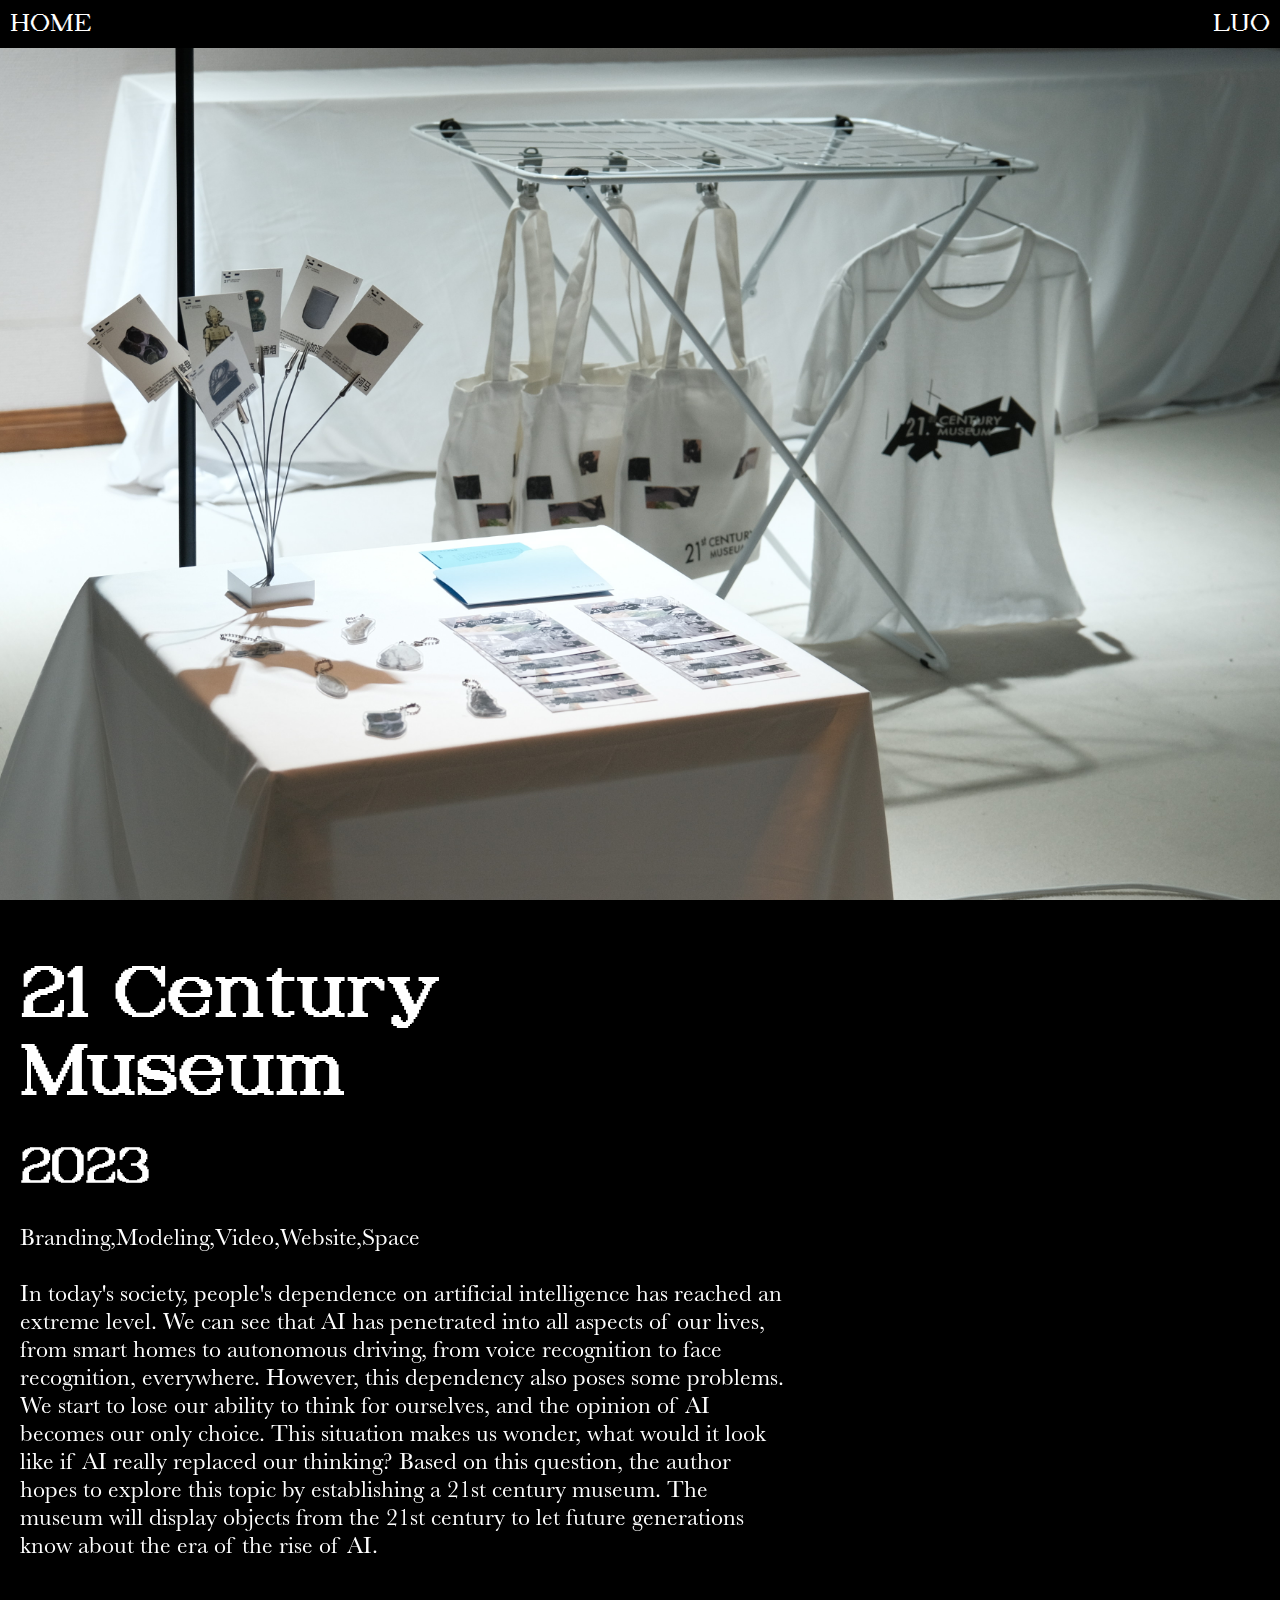
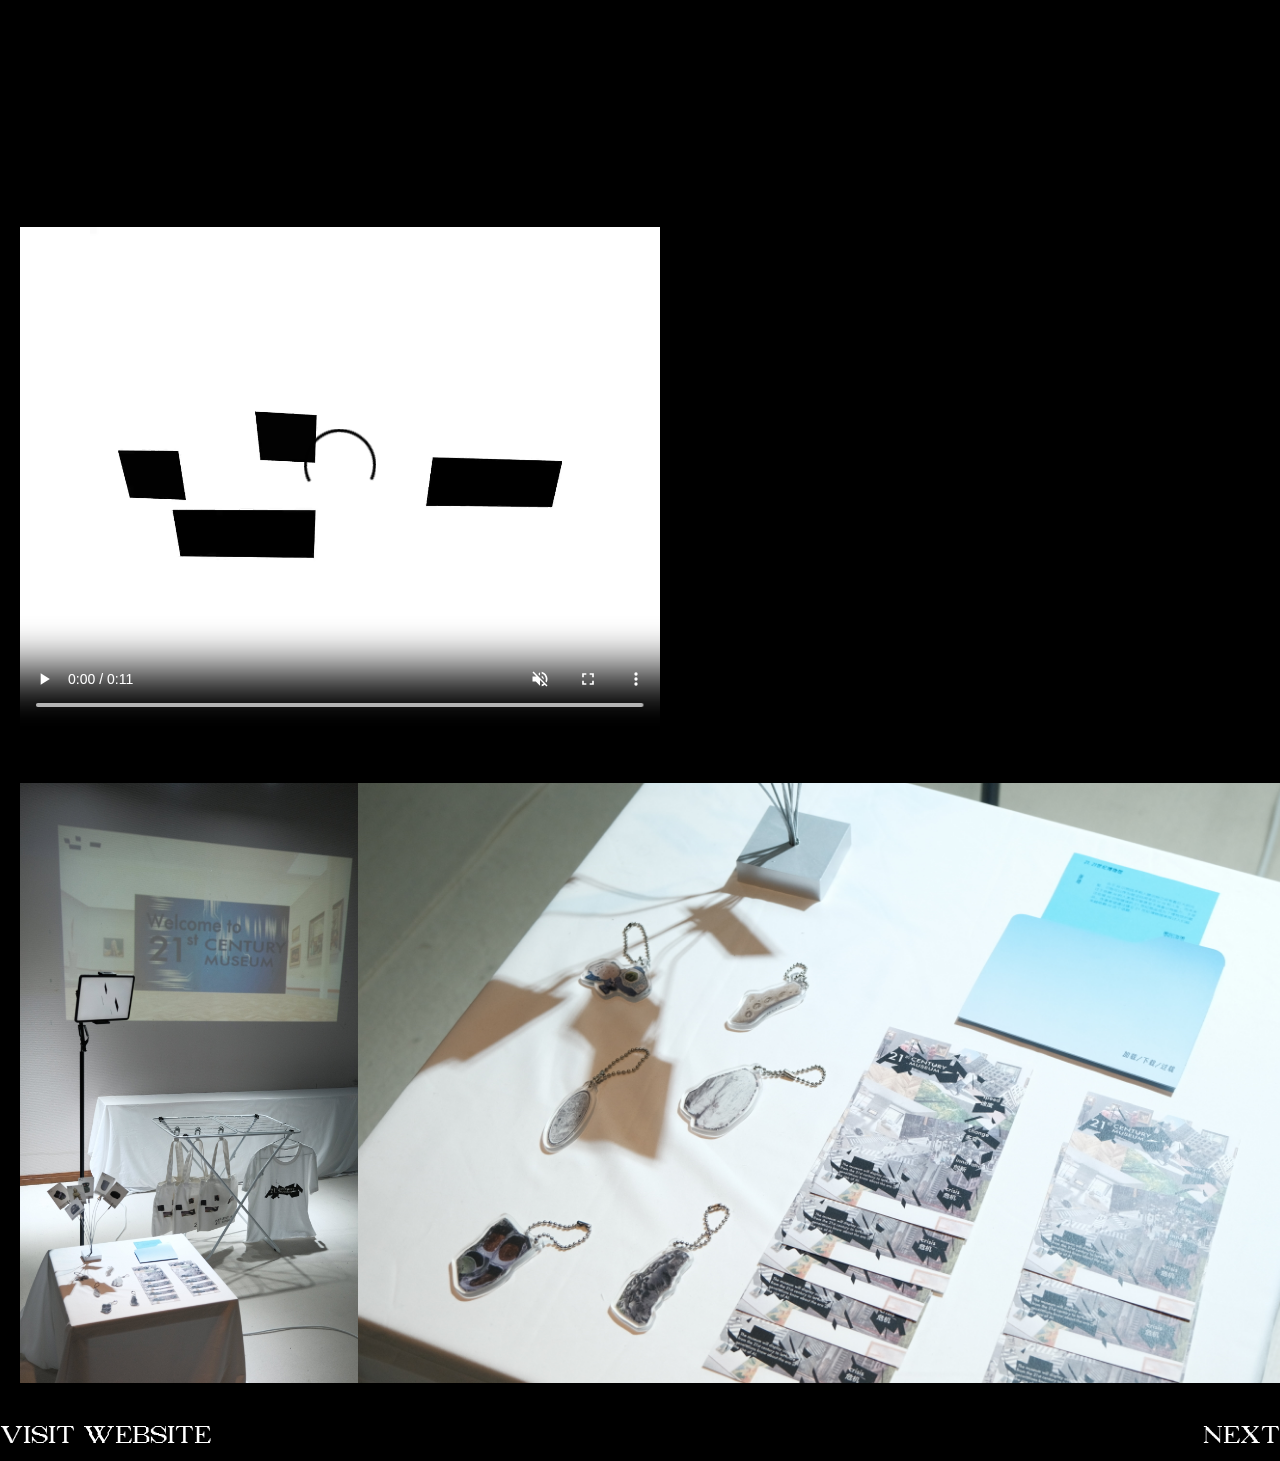
==== 21centruymuseum/index.html @ fc064715 "biojlk" ====
<!DOCTYPE html>
<html>
    <head>
        <meta charset="UTF-8" />
      <title>21 Century Museum</title>
      <style>
        *{
            margin: 0;
            padding: 0;
        }
        html{
        font-size: 12pt;
        width: 100%;
        height: 100%;
    }
    a{
        color: #fff;
        text-decoration: none;
        font-family: "My Custom Font";
    }
    body {
        background-color: rgb(0, 0, 0);
        width:100%;
        height: 100%;
        font-size: 18pt ;
        font-family: Verdana, Geneva, Tahoma, sans-serif;
    }
    article{font-size: 18pt}
    h3 {
        font-size: 70px;
        color: rgb(255, 255, 255);
        font-family: "My Custom Font";
        width: 55%;
    }
    h4 {
        font-size: 48px;
        color: rgb(255, 255, 255);
        font-family: "My Custom Font";
        width: 10%;
    }
    @font-face {
        font-family: 'My Custom Font';
        src: url('../Digitany.ttf') format('truetype');
        font-weight: normal;
        font-style: normal;}
    p {  
        color: rgb(255, 255, 255);
        font-size: 24px;
        width: 60%;
        font-family: "My Custom Font 2";
      }
      @font-face {
        font-family: 'My Custom Font 2';
        src: url('../Baskerville.ttf') format('truetype');
        font-weight: normal;
        font-style: normal;
    }
    
        .fixed-content {
        width: 100%;
          position: fixed;
          background-color: #000;
          padding: 10px;
          z-index: 99999; 
          display: flex;
          align-items: center;
          justify-content: space-between;
        }
        h3:hover{
            background-color: rgb(255, 255, 255);
        color: #000;}h4:hover{
            background-color: rgb(255, 255, 255);
        color: #000;}p:hover{
            background-color: rgb(255, 255, 255);
        color: #000;}
        .fixed-image {
          position: fixed;
          left: 50%;
   	 top: 50%;
   	 transform: translate(-50%, -50%);
          z-index: -1;
        }
        video{
            max-width: 100%;
        }
        .oneline_video{
            display: flex;
            flex-direction: row;
            justify-content: space-between;
        }
        .oneline_img{
            display: flex;
            flex-direction: row;
            justify-content: space-between;
        }
        .oneline_img2{
            display: flex;
            flex-direction: row;
            justify-content: space-between;
        }
        .bottom_menu{
            display: flex;
            height: 50px;
            align-items: center;
            justify-content: space-between;
        }
        .bac_IMG{
            /* width: 100%; */
            height: 100%;
            background-color: #fff;
        }
        .show_hide{
            display: none;
        }
      </style>
      </head>
    <body>
        <div class="fixed-content">
            <a href="../index.html" id="back">HOME</a>
            <a style="margin-right: 20px;" href="../index.html" id="back">LUO </a>
 </div>
        <br>
       <div style="width: 100%;height: 100%;"></div>

        <img id="bacImgshow" class="bac_IMG fixed-image" src="DSCF5649.JPG">
        <br>
            <h3 id="title_text" style="margin-left: 20px;">21 Century Museum </h3><br>
            <h4 style="margin-left: 20px;">2023</h4><br>
            <p style="margin-left: 20px;">
                Branding,Modeling,Video,Website,Space<br><br>
                In today's society, people's dependence on artificial intelligence has reached an extreme level. We can see that AI has penetrated into all aspects of our lives, from smart homes to autonomous driving, from voice recognition to face recognition, everywhere.
                However, this dependency also poses some problems. We start to lose our ability to think for ourselves, and the opinion of AI becomes our only choice. This situation makes us wonder, what would it look like if AI really replaced our thinking?
                Based on this question, the author hopes to explore this topic by establishing a 21st century museum. The museum will display objects from the 21st century to let future generations know about the era of the rise of AI.
             </p>
            <br>
            <br> <br>
            <iframe src="//player.bilibili.com/player.html?aid=657105375&bvid=BV1Eh4y1R7Sn&cid=1156843784&page=1" scrolling="no" border="0" frameborder="no" framespacing="0" allowfullscreen="true"> </iframe> <br> <br>
            <div class="oneline_video">
                <video src="5月1日.mp4" style="height: 500px;background-color: #fff;width: 50%;margin-left: 20px;"controls="controls" alt="walk"loop muted autoplay playsinline></video>
                <!-- <img style="height: 500px;background-color: #fff;margin-right: 20px;" src="海报_画板 1 副本 2_副本.jpg"/> -->
                 </div>
            <br> <br>
            <div class="oneline_img">
          <img  style="height: 600px;background-color: #fff;margin-left: 20px;" src="DSCF5644.JPG"/>
          <img  style="height: 600px;background-color: #fff;margin-right: 20px;" src="DSCF5637.JPG">
        </div>
    
        <br>
        <div class="bottom_menu">
             <a href="https://readymag.com/u1455324096/4220601/">VISIT WEBSITE</a>
            <a href="../chengjiao/index.html" id="back">NEXT</a>
        </div>
  
  </body>
  <script>
    (function(){
        let bacimg = document.getElementById('bacImgshow')
        let title_text = document.getElementById('title_text')
        console.log(title_text.style);
        // document.addEventListener("scroll",(e)=>{
        //    let _ = document.documentElement.scrollTop
        //    console.log(_);
        //    if(_>40){
        //     bacimg.classList.remove('show_hide')
        //    }
        //    if(_<40){
        //     bacimg.classList.add('show_hide')
        //    }
        // })
    })()
  </script>
 
</html>
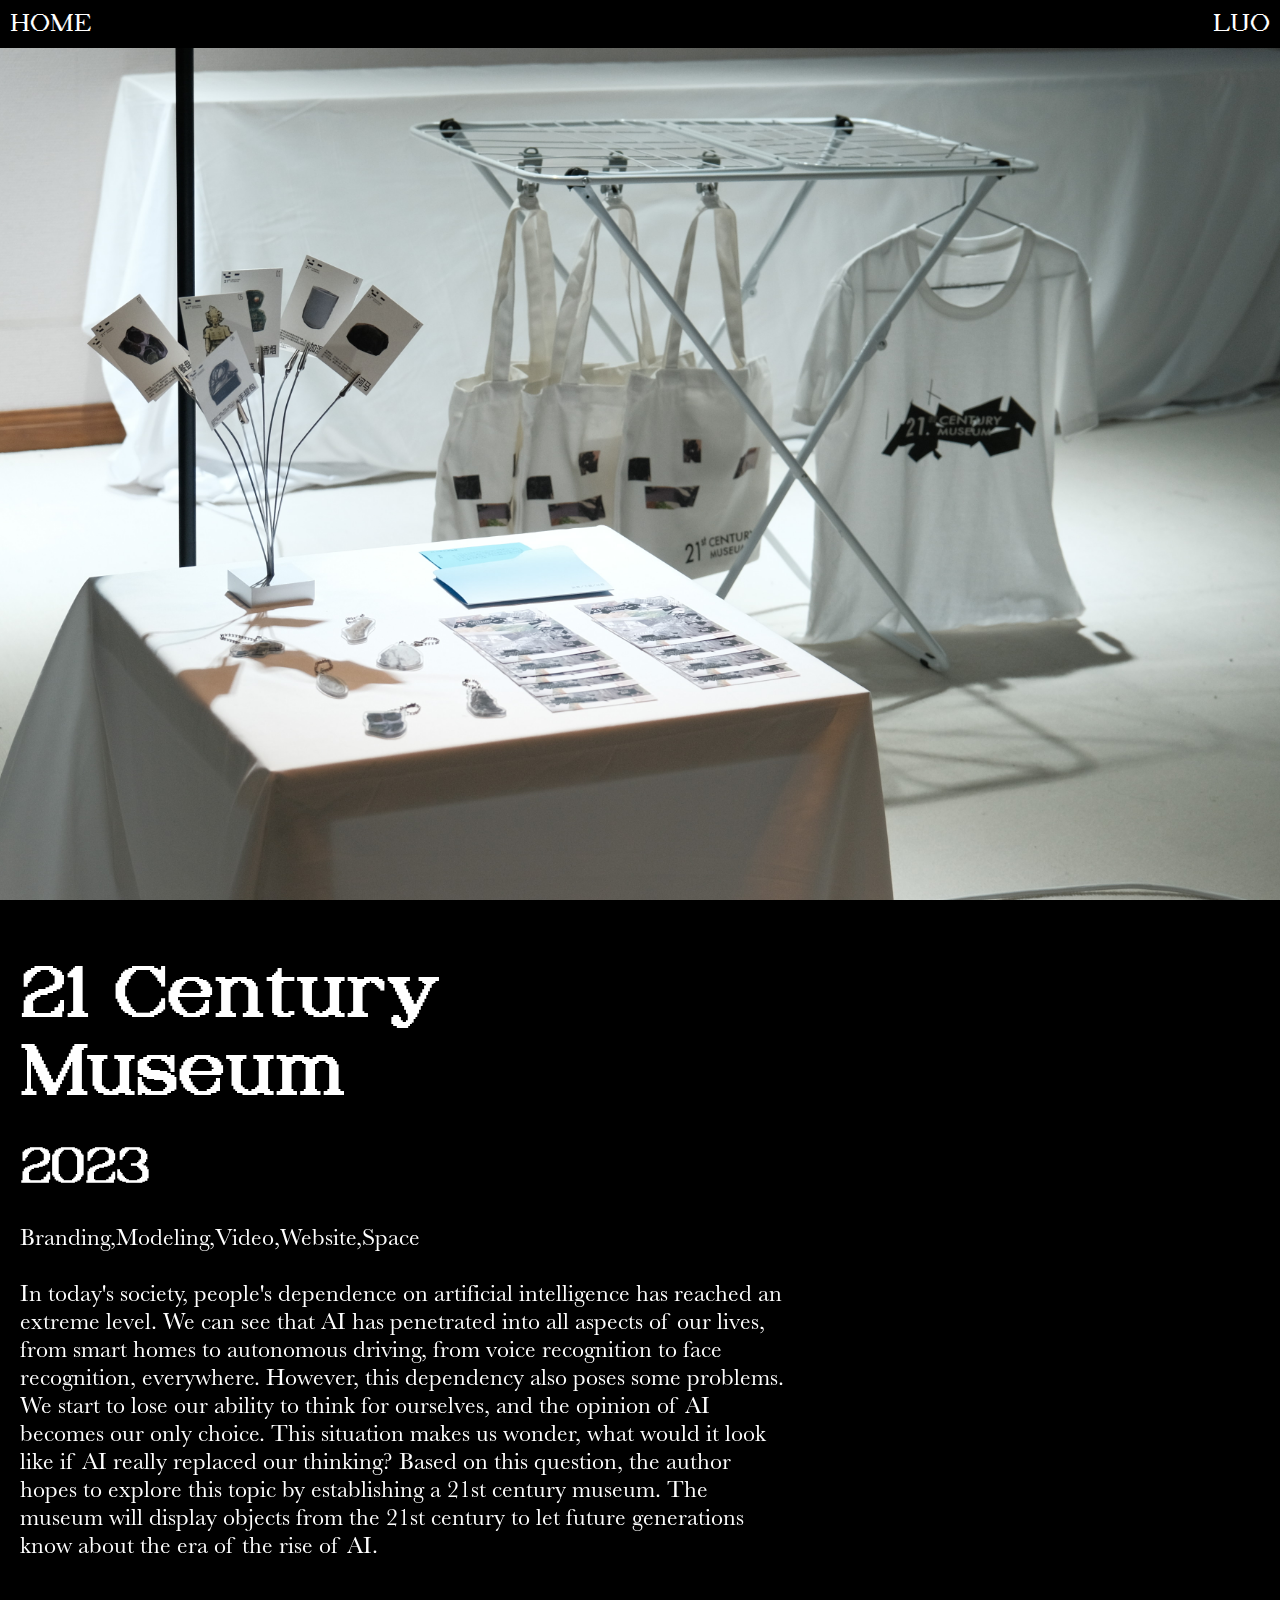
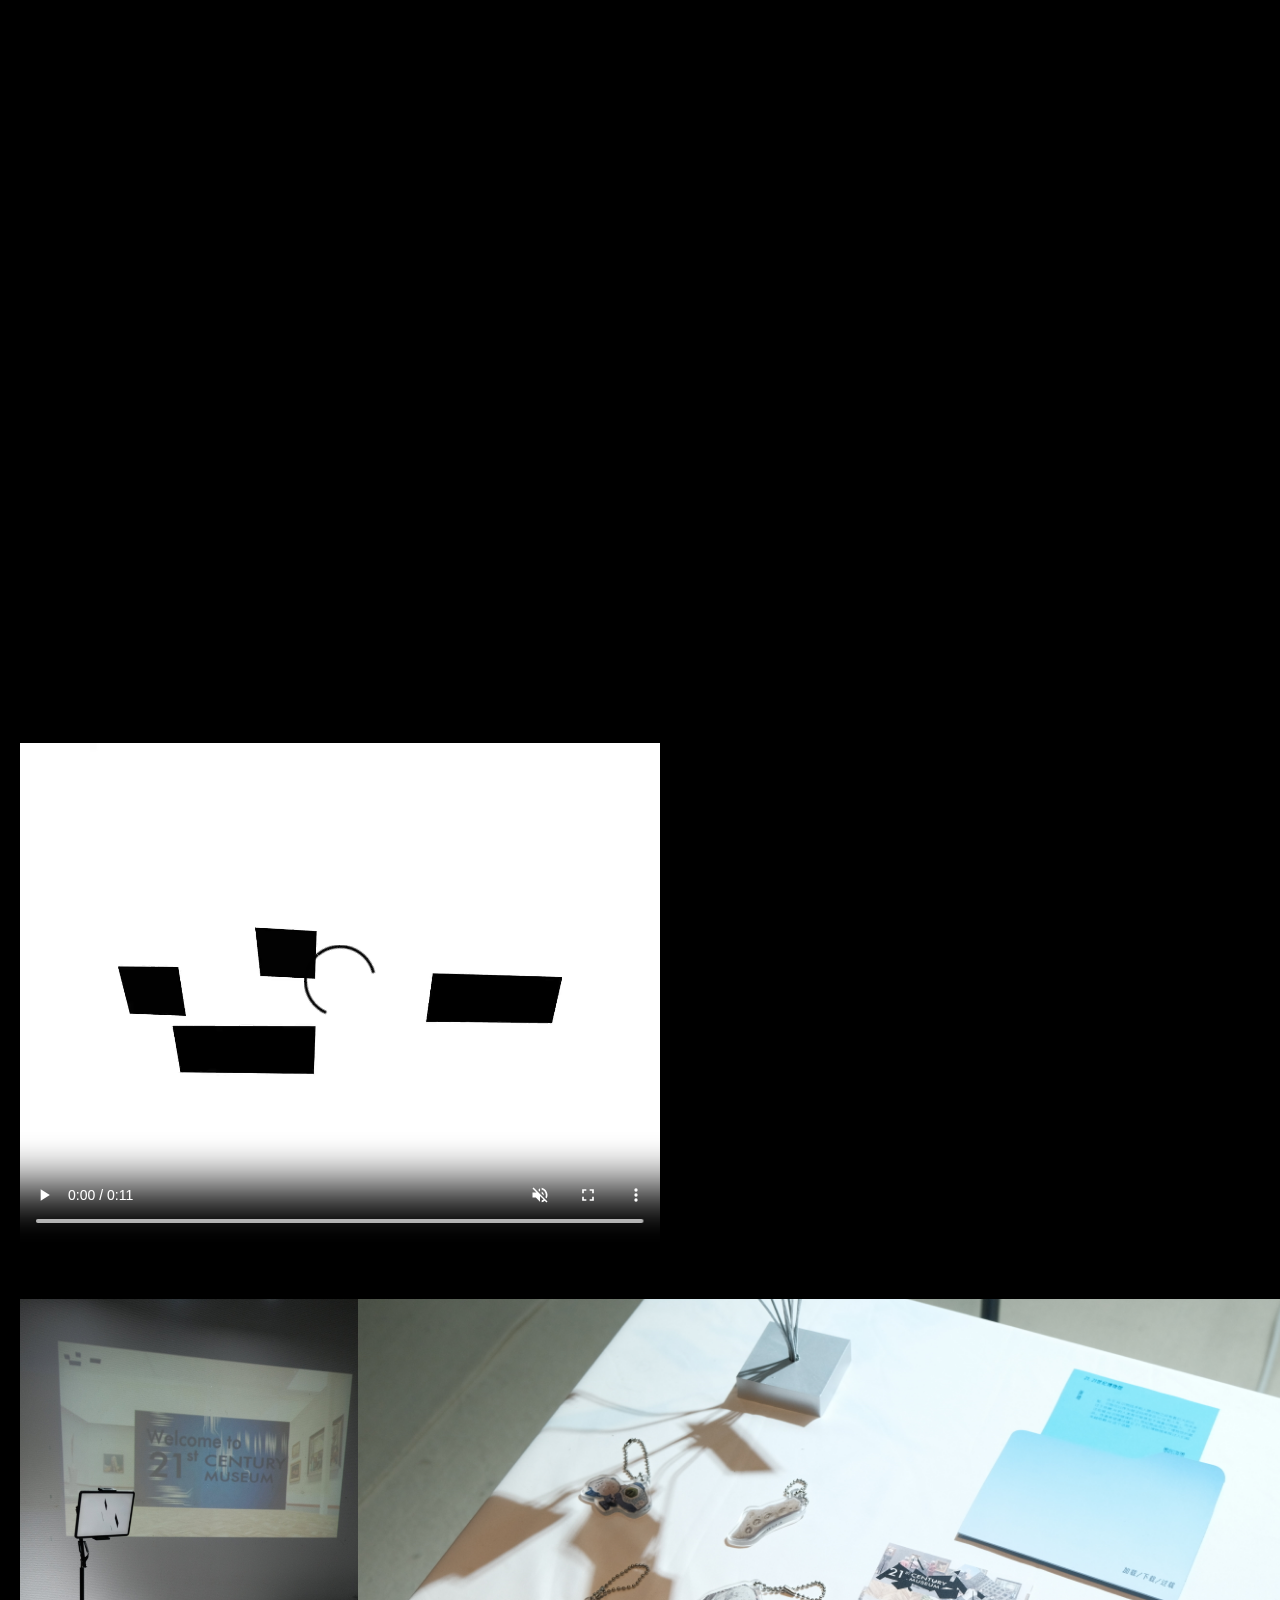
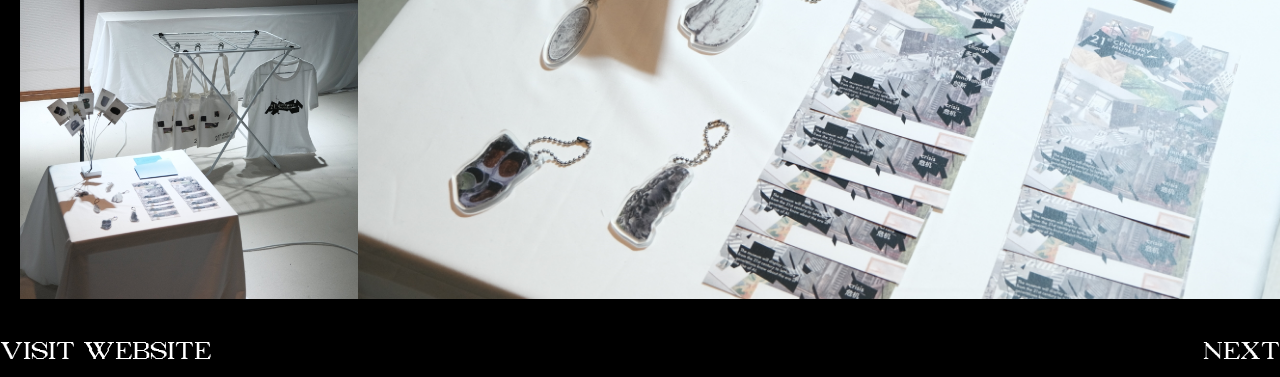
==== commit f2004eac: "deq" ====
--- a/21centruymuseum/index.html
+++ b/21centruymuseum/index.html
@@ -80,8 +80,10 @@
    	 transform: translate(-50%, -50%);
           z-index: -1;
         }
-        video{
-            max-width: 100%;
+        iframe{
+            height: 52vw;
+width: 95vw;
+margin-left: 20px
         }
         .oneline_video{
             display: flex;
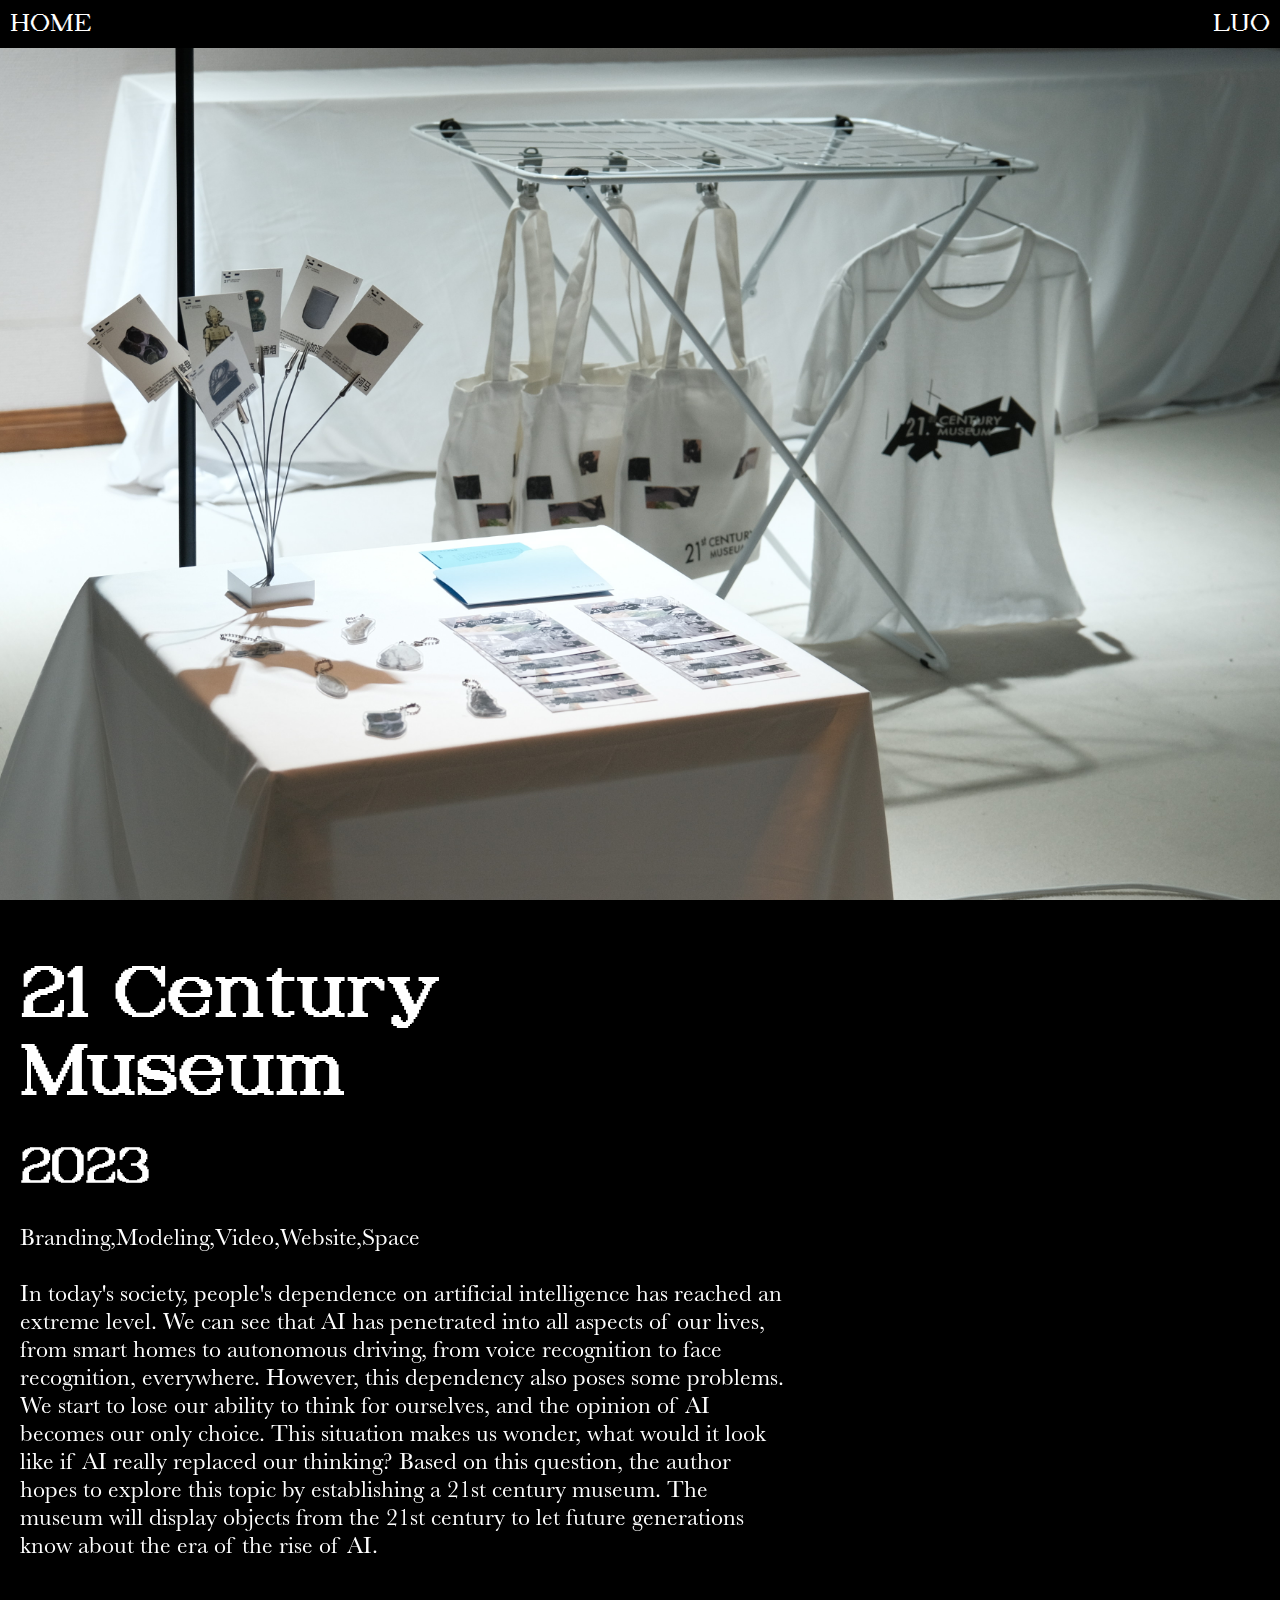
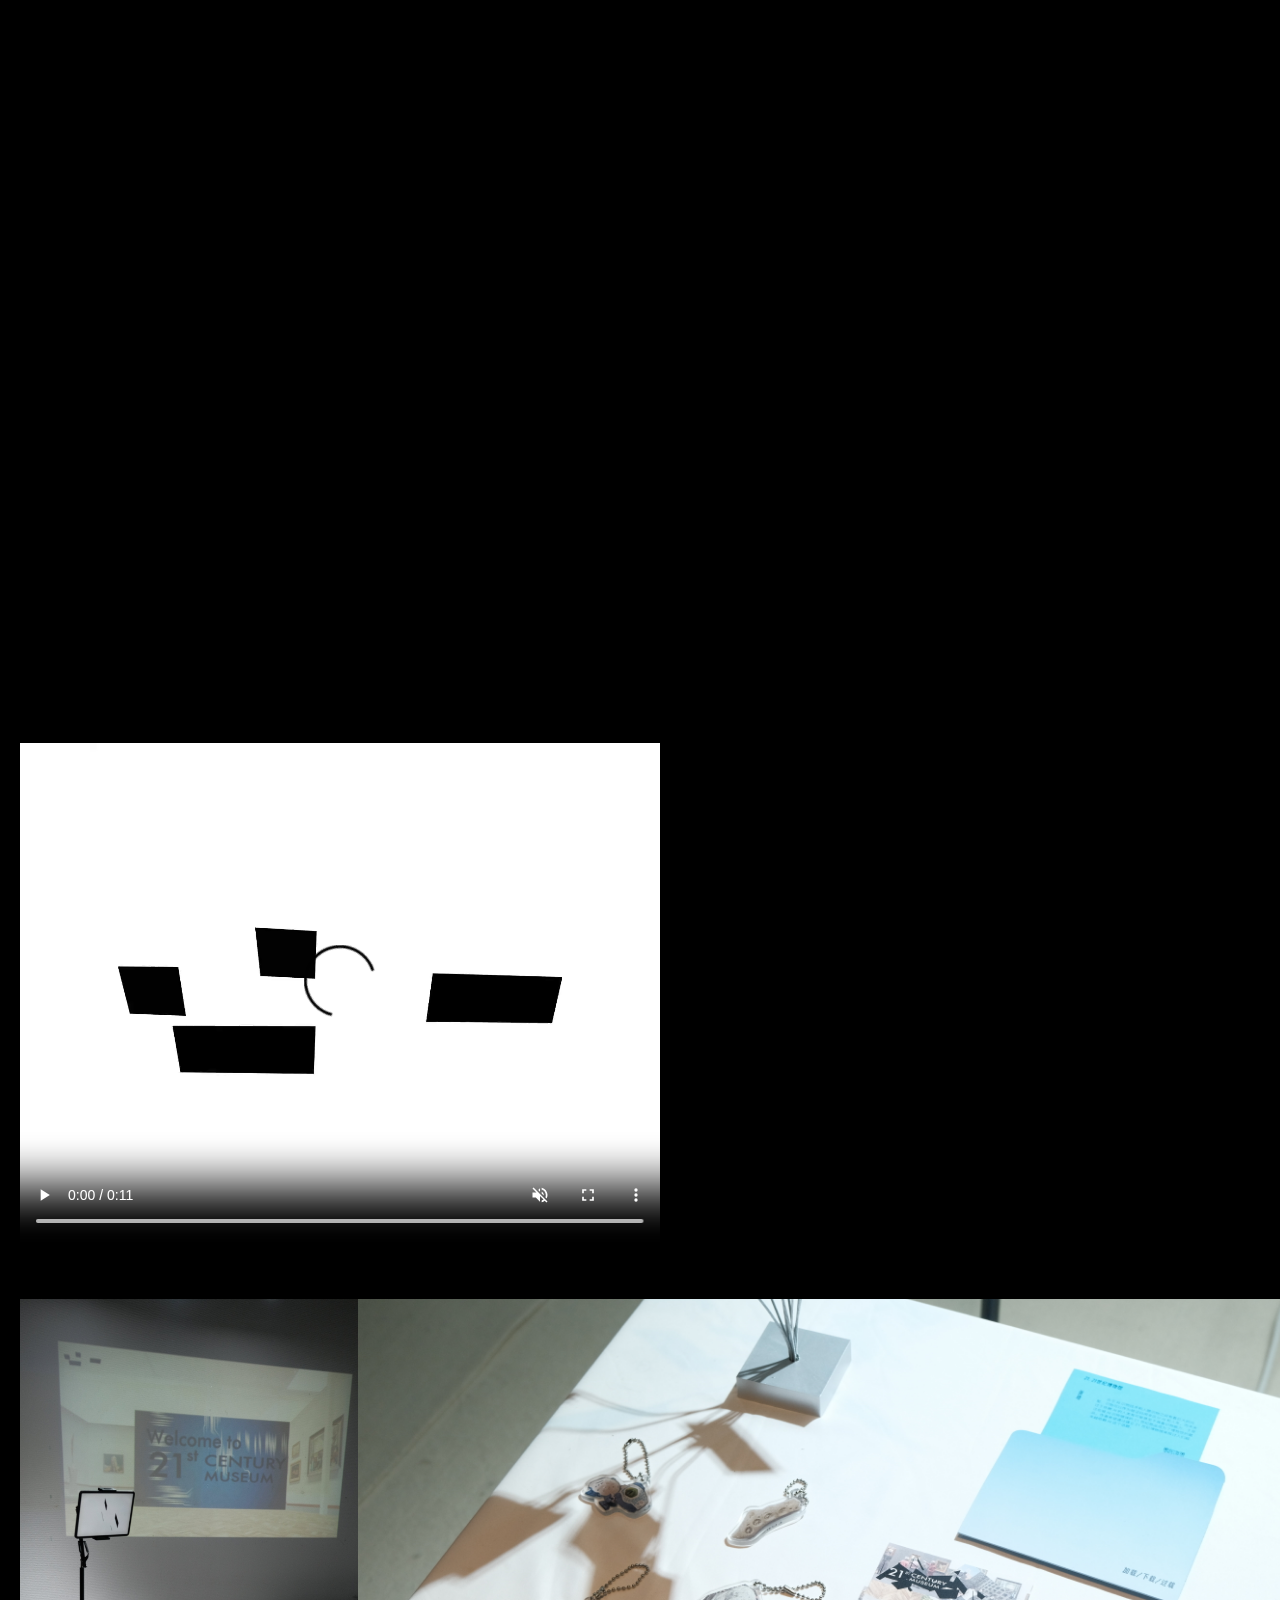
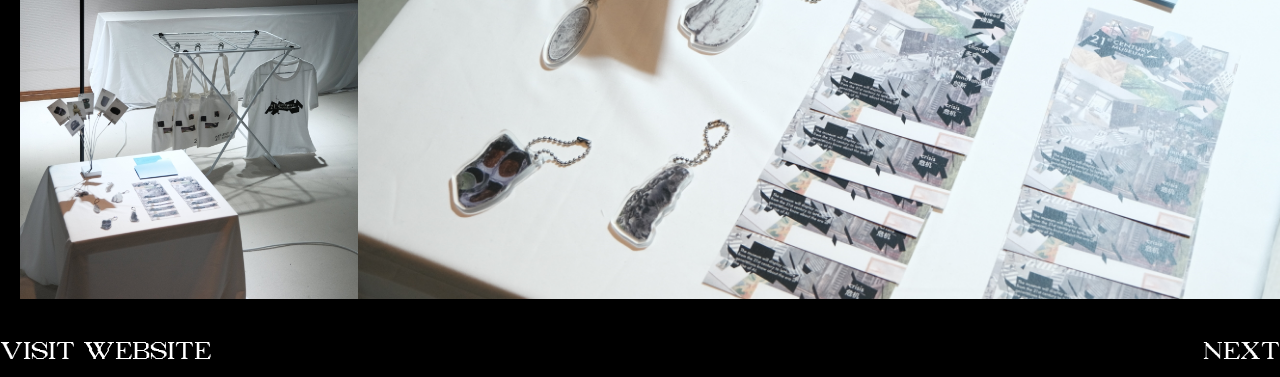
==== commit 4b7c07e0: "fvb" ====
--- a/21centruymuseum/index.html
+++ b/21centruymuseum/index.html
@@ -24,6 +24,7 @@
         height: 100%;
         font-size: 18pt ;
         font-family: Verdana, Geneva, Tahoma, sans-serif;
+        cursor: url('../未标题-11_画板 1.png'), 30px;
     }
     article{font-size: 18pt}
     h3 {
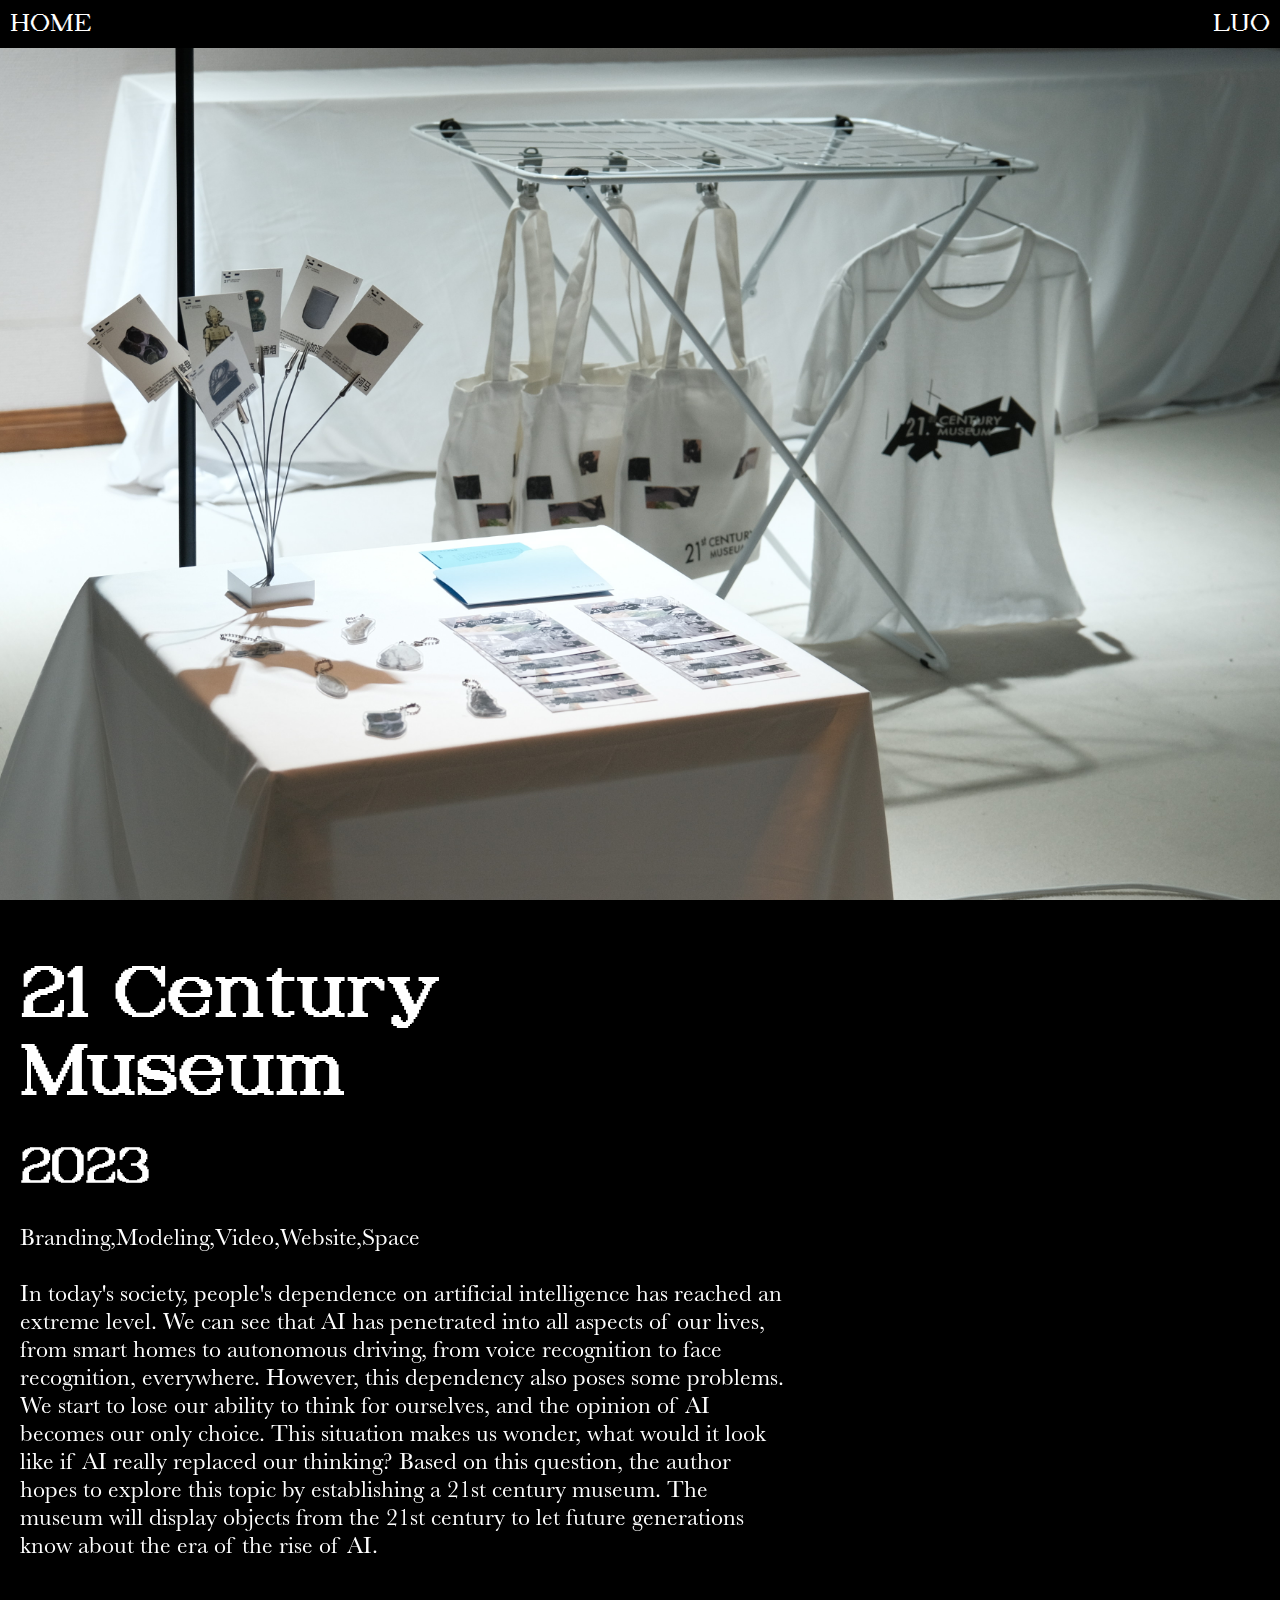
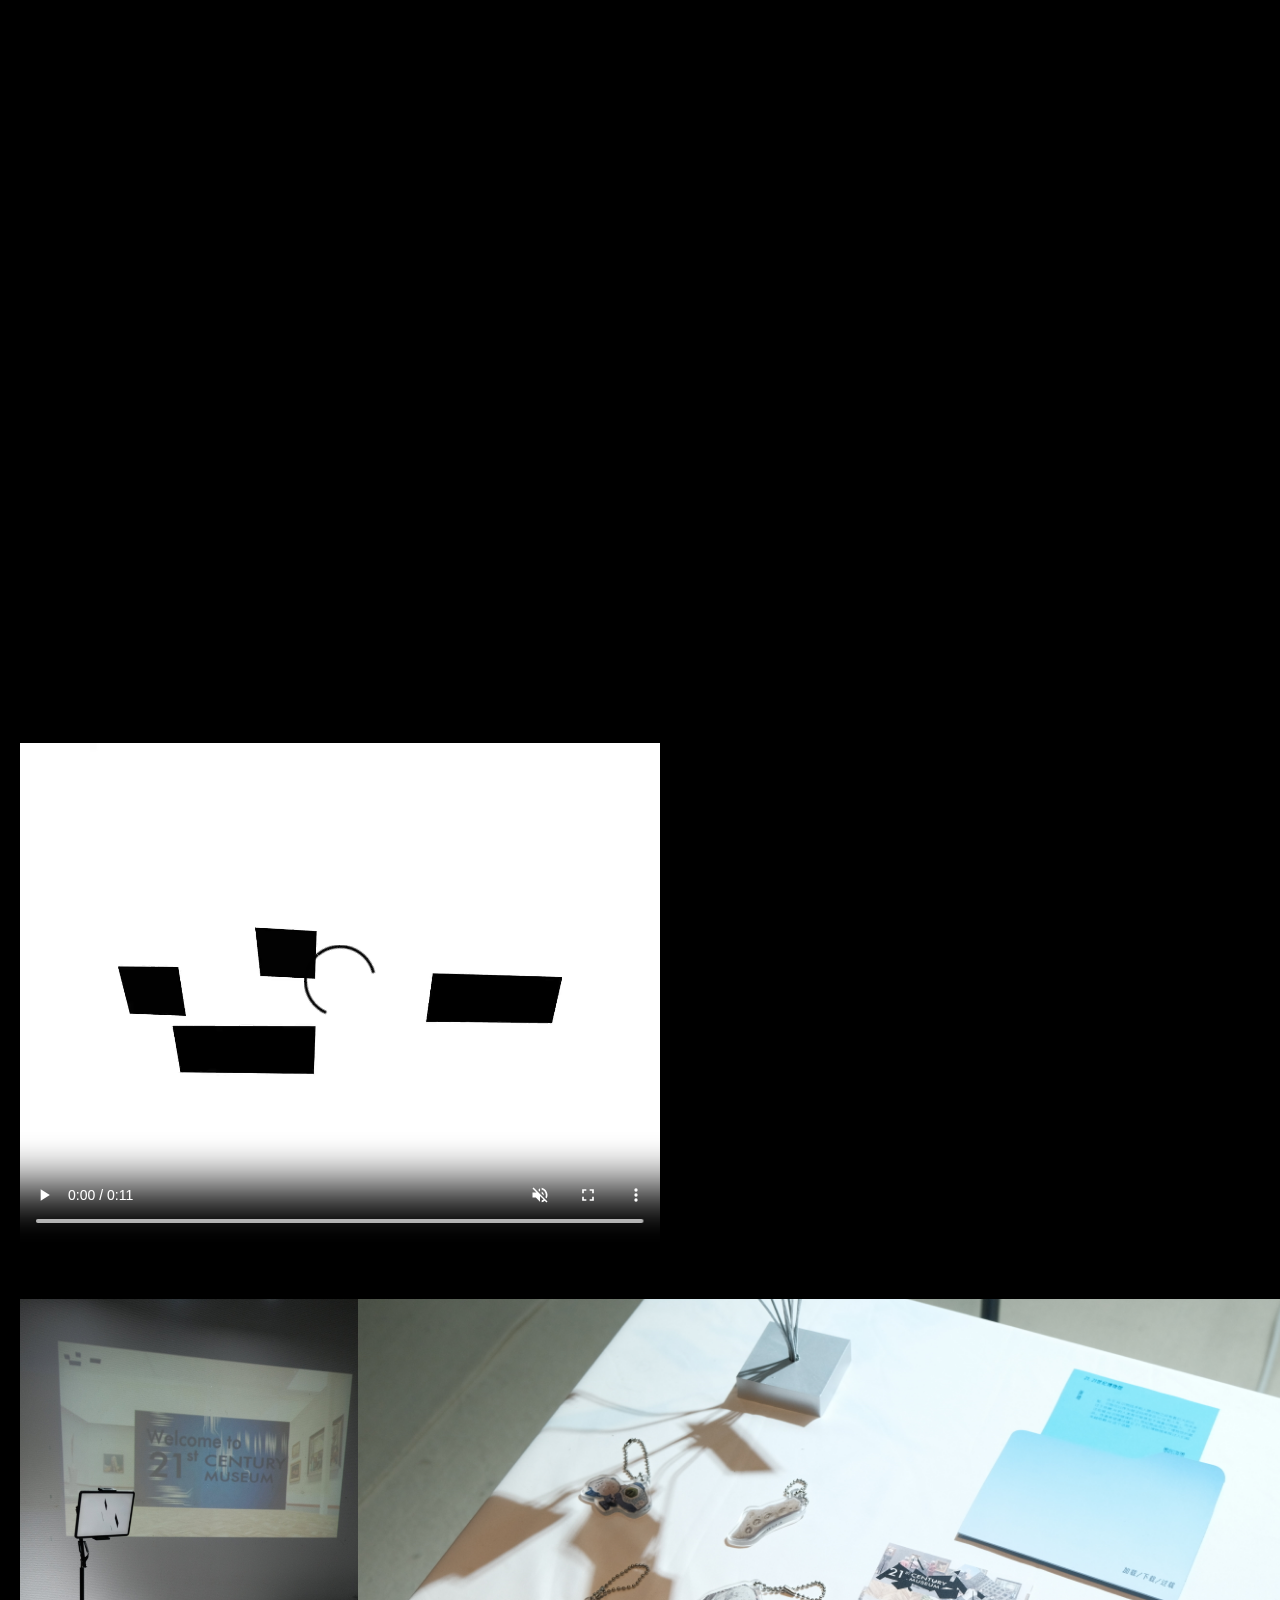
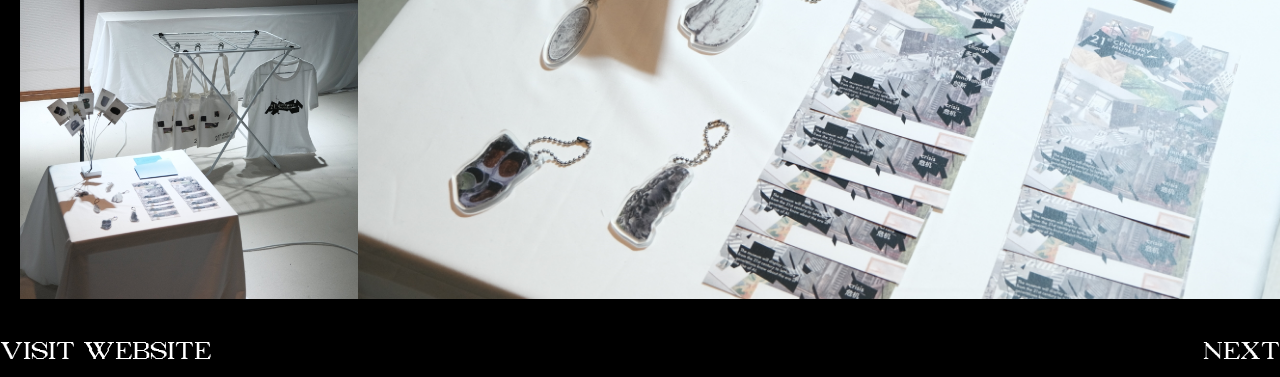
==== commit 461bafc2: "sdv" ====
--- a/21centruymuseum/index.html
+++ b/21centruymuseum/index.html
@@ -150,7 +150,7 @@
     
         <br>
         <div class="bottom_menu">
-             <a href="https://readymag.com/u1455324096/4220601/">VISIT WEBSITE</a>
+             <a href="https://readymag.com/u1455324096/4220601/"target="_blank">VISIT WEBSITE</a>
             <a href="../chengjiao/index.html" id="back">NEXT</a>
         </div>
   
